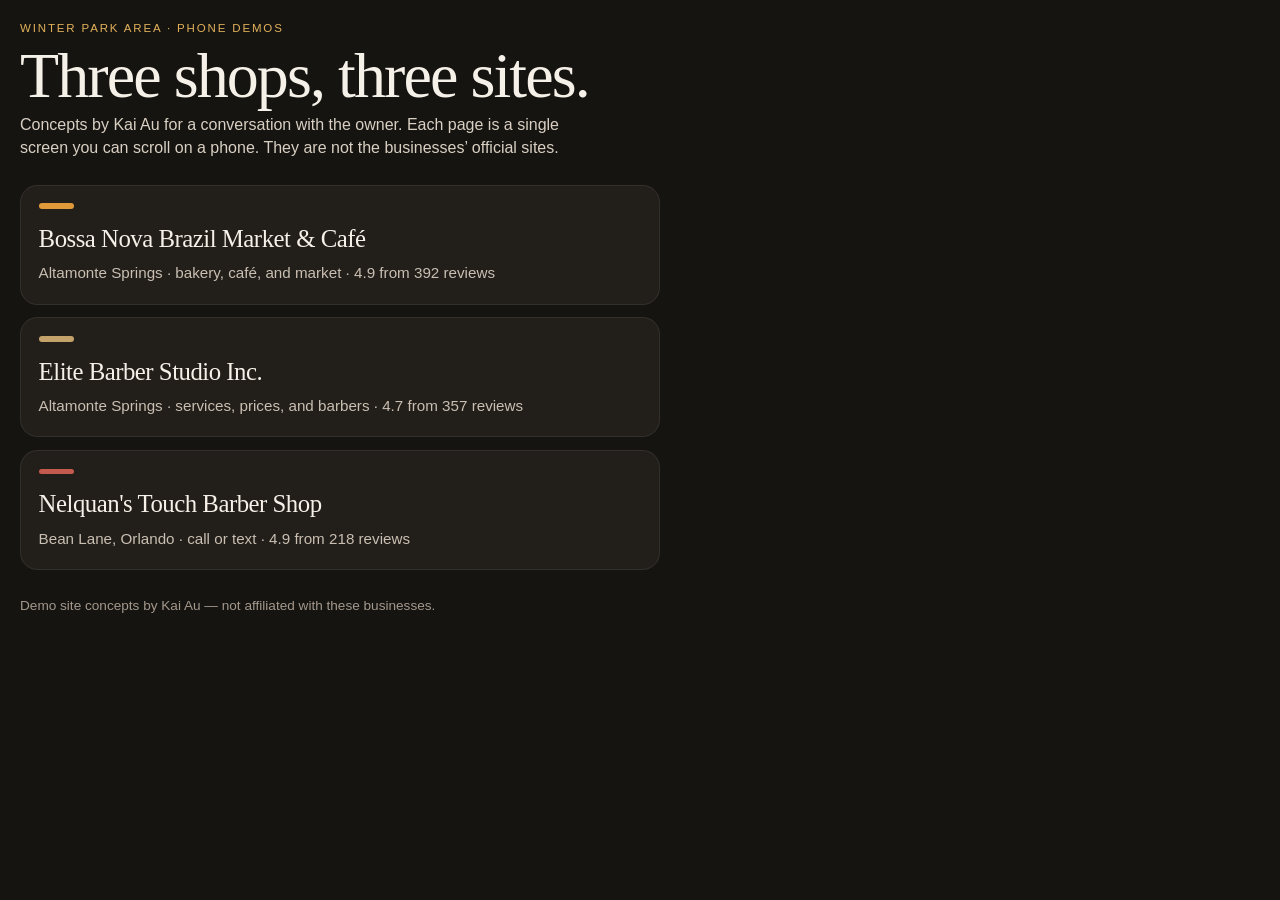
==== index.html @ 7759c30b "Add phone-ready demo sites for three local businesses. Static pages for Bossa Nova, Elite Barber Stu" ====
<!DOCTYPE html>
<html lang="en">
<head>
  <meta charset="utf-8">
  <meta name="viewport" content="width=device-width, initial-scale=1">
  <meta name="robots" content="noindex">
  <meta name="theme-color" content="#161411">
  <meta name="description" content="Phone-ready website concepts by Kai Au for three local businesses near Winter Park, Florida.">
  <title>Site concepts · Kai Au</title>
  <style>
    :root { color-scheme: dark; }
    * { box-sizing: border-box; }
    body {
      margin: 0;
      min-height: 100vh;
      background: #161411;
      color: #f6f1e8;
      font-family: "Iowan Old Style", Palatino, Georgia, "Liberation Serif", serif;
      line-height: 1.45;
      padding: 1.25rem 1.25rem calc(2rem + env(safe-area-inset-bottom));
    }
    a { color: inherit; }
    :focus-visible { outline: 3px solid #e1b15a; outline-offset: 3px; }
    header { max-width: 40rem; }
    .kicker {
      font-family: "Avenir Next", "Segoe UI", sans-serif;
      letter-spacing: 0.16em;
      text-transform: uppercase;
      font-size: 0.72rem;
      color: #e1b15a;
      margin: 0 0 0.6rem;
    }
    h1 {
      font-weight: 500;
      font-size: clamp(2.4rem, 11vw, 4rem);
      line-height: 0.95;
      letter-spacing: -0.03em;
      margin: 0;
    }
    .lede {
      font-family: "Avenir Next", "Segoe UI", sans-serif;
      color: #d9d0c3;
      max-width: 34rem;
    }
    main {
      display: grid;
      gap: 0.8rem;
      margin-top: 1.6rem;
      max-width: 40rem;
    }
    .card {
      display: block;
      text-decoration: none;
      background: #221e1a;
      border-radius: 1.1rem;
      padding: 1.1rem 1.1rem 1.15rem;
      border: 1px solid rgba(246, 241, 232, 0.08);
      min-height: 7.5rem;
    }
    .card:hover, .card:focus-visible { border-color: rgba(225, 177, 90, 0.7); }
    .swatch {
      width: 2.2rem;
      height: 0.35rem;
      border-radius: 99px;
      margin-bottom: 0.75rem;
    }
    .bossa { background: #e19a3a; }
    .elite { background: #c4a36a; }
    .nel { background: #c45a4e; }
    h2 {
      margin: 0;
      font-size: 1.55rem;
      font-weight: 500;
      letter-spacing: -0.02em;
    }
    p { margin: 0.35rem 0 0; }
    .meta {
      font-family: "Avenir Next", "Segoe UI", sans-serif;
      color: #c9bfb2;
      font-size: 0.95rem;
    }
    footer {
      max-width: 40rem;
      margin-top: 1.6rem;
      font-family: "Avenir Next", "Segoe UI", sans-serif;
      color: #a3988c;
      font-size: 0.85rem;
    }
  </style>
</head>
<body>
  <header>
    <p class="kicker">Winter Park area · phone demos</p>
    <h1>Three shops, three sites.</h1>
    <p class="lede">Concepts by Kai Au for a conversation with the owner. Each page is a single screen you can scroll on a phone. They are not the businesses’ official sites.</p>
  </header>
  <main>
    <a class="card" href="bossa-nova/">
      <div class="swatch bossa" aria-hidden="true"></div>
      <h2>Bossa Nova Brazil Market &amp; Café</h2>
      <p class="meta">Altamonte Springs · bakery, café, and market · 4.9 from 392 reviews</p>
    </a>
    <a class="card" href="elite-barber/">
      <div class="swatch elite" aria-hidden="true"></div>
      <h2>Elite Barber Studio Inc.</h2>
      <p class="meta">Altamonte Springs · services, prices, and barbers · 4.7 from 357 reviews</p>
    </a>
    <a class="card" href="nelquans-touch/">
      <div class="swatch nel" aria-hidden="true"></div>
      <h2>Nelquan's Touch Barber Shop</h2>
      <p class="meta">Bean Lane, Orlando · call or text · 4.9 from 218 reviews</p>
    </a>
  </main>
  <footer>
    <p>Demo site concepts by Kai Au — not affiliated with these businesses.</p>
  </footer>
</body>
</html>
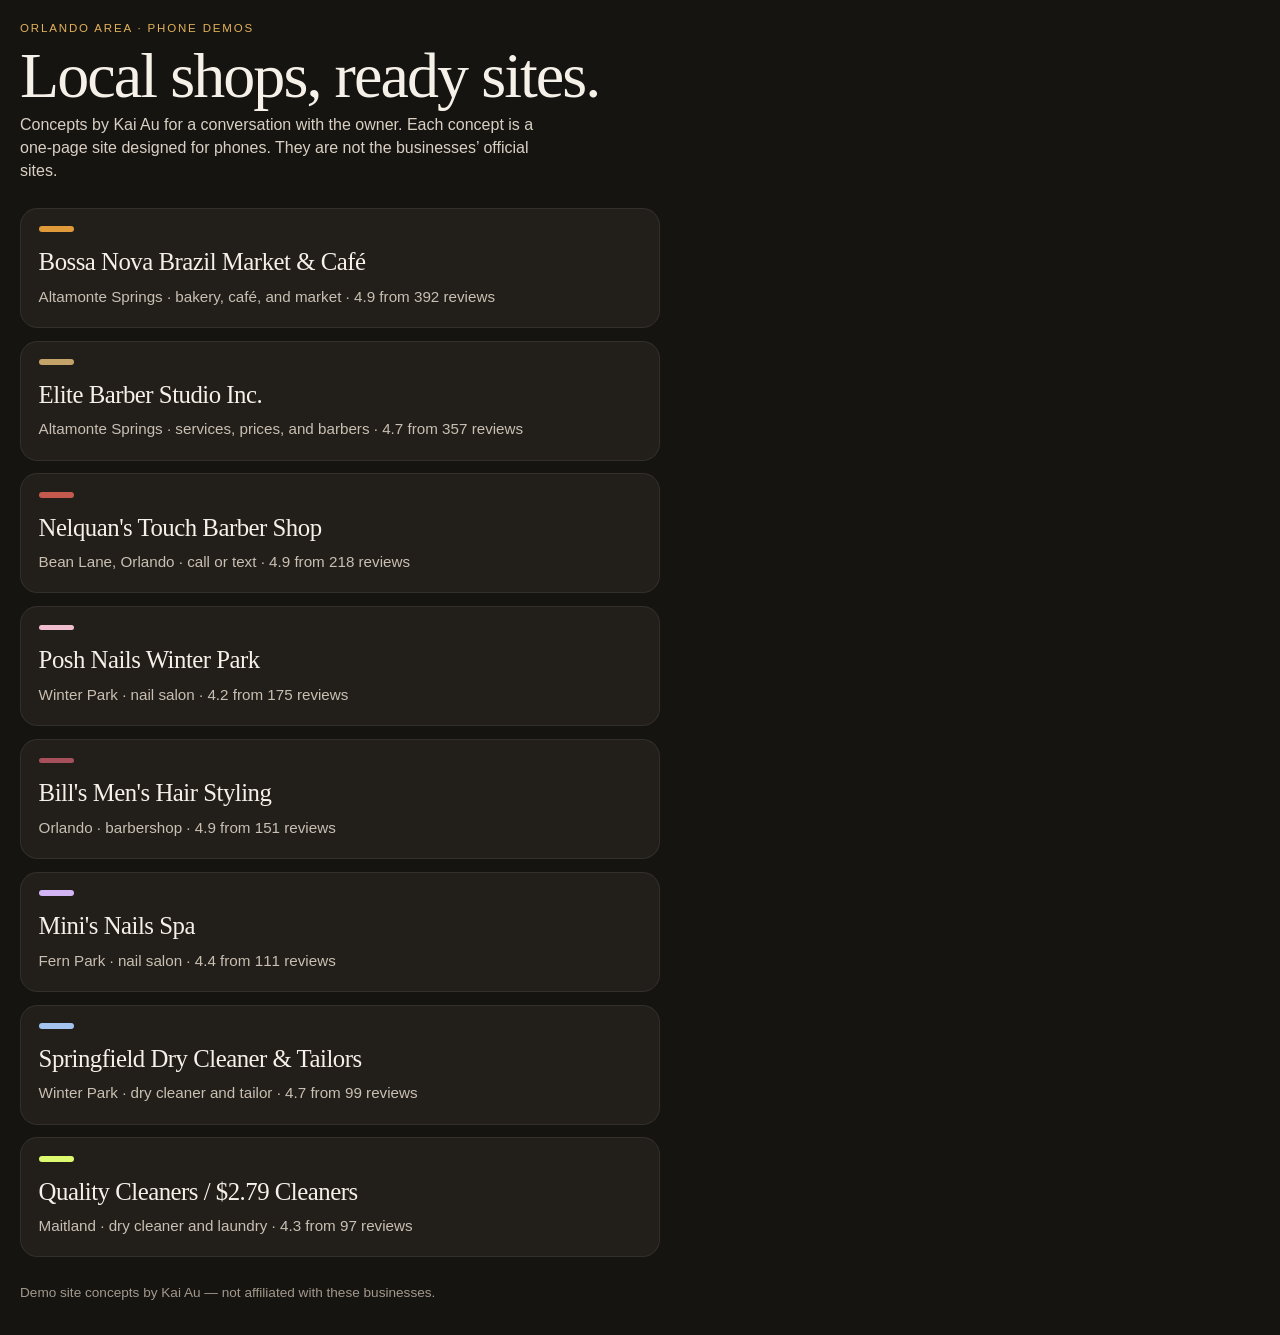
==== commit a7936b6a: "Add five cinematic demo sites for local businesses. Phone-ready one-page concepts for Posh Nails, Bi" ====
--- a/index.html
+++ b/index.html
@@ -5,7 +5,7 @@
   <meta name="viewport" content="width=device-width, initial-scale=1">
   <meta name="robots" content="noindex">
   <meta name="theme-color" content="#161411">
-  <meta name="description" content="Phone-ready website concepts by Kai Au for three local businesses near Winter Park, Florida.">
+  <meta name="description" content="Phone-ready website concepts by Kai Au for eight local businesses in the Orlando area.">
   <title>Site concepts · Kai Au</title>
   <style>
     :root { color-scheme: dark; }
@@ -67,6 +67,11 @@
     .bossa { background: #e19a3a; }
     .elite { background: #c4a36a; }
     .nel { background: #c45a4e; }
+    .posh-nails { background: #efbdcd; }
+    .bills-mens-hair { background: #a6505c; }
+    .minis-nails { background: #d3b5f5; }
+    .springfield-cleaners { background: #a4c3ef; }
+    .quality-cleaners { background: #dcf96f; }
     h2 {
       margin: 0;
       font-size: 1.55rem;
@@ -90,9 +95,9 @@
 </head>
 <body>
   <header>
-    <p class="kicker">Winter Park area · phone demos</p>
-    <h1>Three shops, three sites.</h1>
-    <p class="lede">Concepts by Kai Au for a conversation with the owner. Each page is a single screen you can scroll on a phone. They are not the businesses’ official sites.</p>
+    <p class="kicker">Orlando area · phone demos</p>
+    <h1>Local shops, ready sites.</h1>
+    <p class="lede">Concepts by Kai Au for a conversation with the owner. Each concept is a one-page site designed for phones. They are not the businesses’ official sites.</p>
   </header>
   <main>
     <a class="card" href="bossa-nova/">
@@ -110,6 +115,31 @@
       <h2>Nelquan's Touch Barber Shop</h2>
       <p class="meta">Bean Lane, Orlando · call or text · 4.9 from 218 reviews</p>
     </a>
+    <a class="card" href="posh-nails/">
+      <div class="swatch posh-nails" aria-hidden="true"></div>
+      <h2>Posh Nails Winter Park</h2>
+      <p class="meta">Winter Park · nail salon · 4.2 from 175 reviews</p>
+    </a>
+    <a class="card" href="bills-mens-hair/">
+      <div class="swatch bills-mens-hair" aria-hidden="true"></div>
+      <h2>Bill&#x27;s Men&#x27;s Hair Styling</h2>
+      <p class="meta">Orlando · barbershop · 4.9 from 151 reviews</p>
+    </a>
+    <a class="card" href="minis-nails/">
+      <div class="swatch minis-nails" aria-hidden="true"></div>
+      <h2>Mini&#x27;s Nails Spa</h2>
+      <p class="meta">Fern Park · nail salon · 4.4 from 111 reviews</p>
+    </a>
+    <a class="card" href="springfield-cleaners/">
+      <div class="swatch springfield-cleaners" aria-hidden="true"></div>
+      <h2>Springfield Dry Cleaner &amp; Tailors</h2>
+      <p class="meta">Winter Park · dry cleaner and tailor · 4.7 from 99 reviews</p>
+    </a>
+    <a class="card" href="quality-cleaners/">
+      <div class="swatch quality-cleaners" aria-hidden="true"></div>
+      <h2>Quality Cleaners / $2.79 Cleaners</h2>
+      <p class="meta">Maitland · dry cleaner and laundry · 4.3 from 97 reviews</p>
+    </a>
   </main>
   <footer>
     <p>Demo site concepts by Kai Au — not affiliated with these businesses.</p>
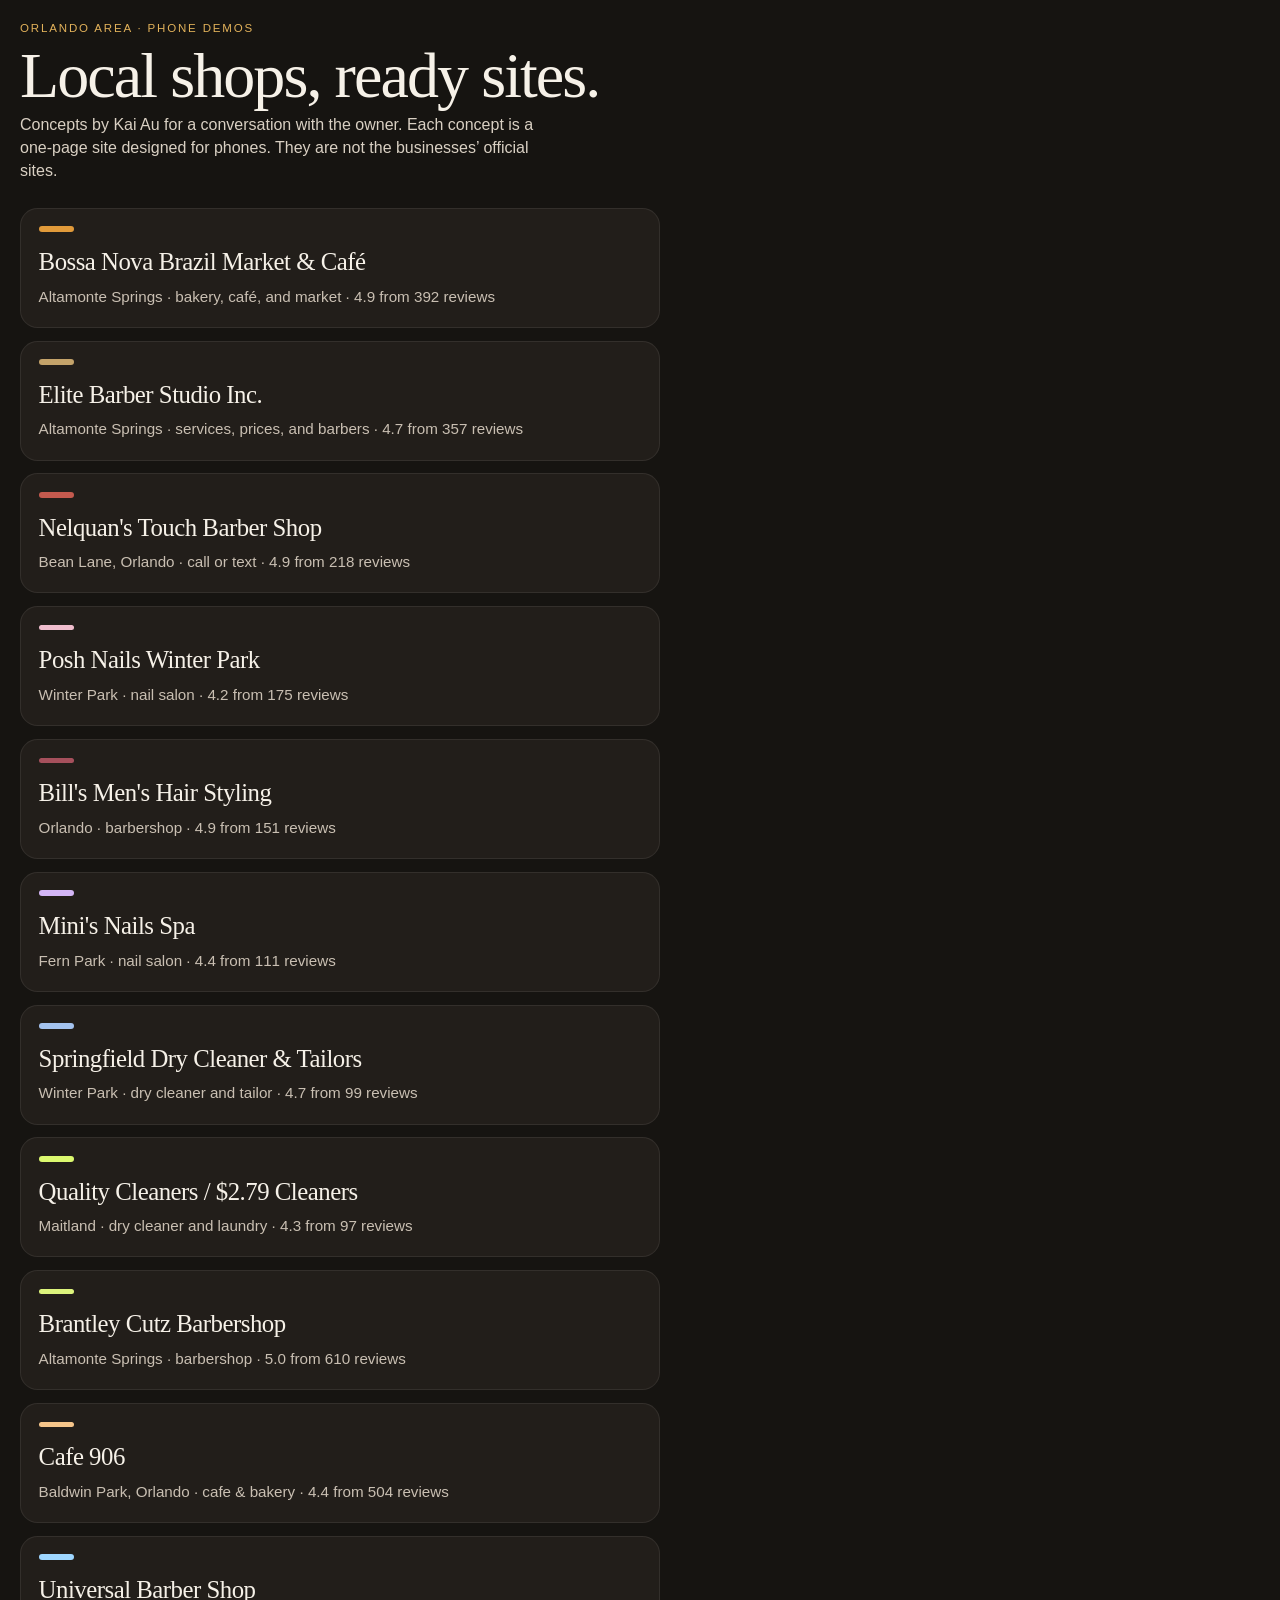
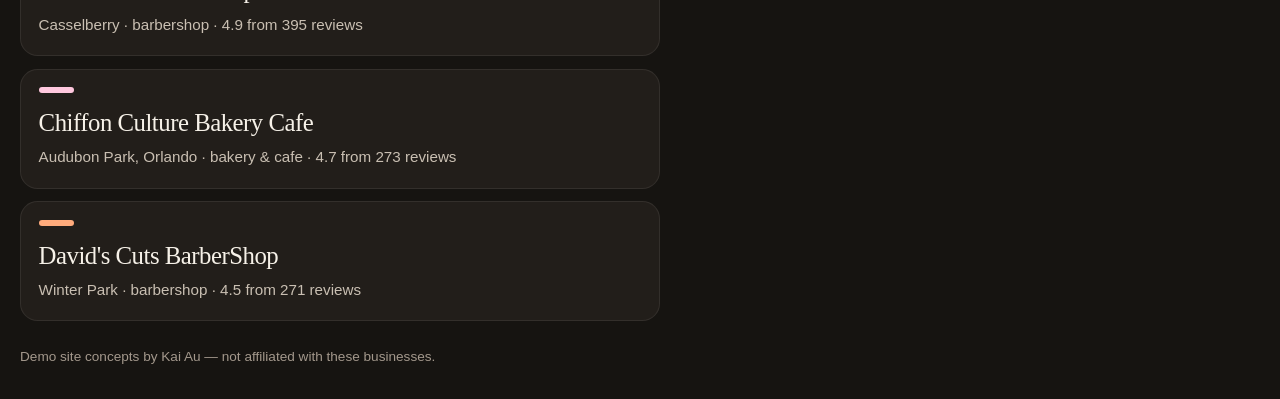
==== commit 9c1f8829: "Add five more cinematic demo sites for local businesses." ====
--- a/index.html
+++ b/index.html
@@ -5,7 +5,7 @@
   <meta name="viewport" content="width=device-width, initial-scale=1">
   <meta name="robots" content="noindex">
   <meta name="theme-color" content="#161411">
-  <meta name="description" content="Phone-ready website concepts by Kai Au for eight local businesses in the Orlando area.">
+  <meta name="description" content="Phone-ready website concepts by Kai Au for thirteen local businesses in the Orlando area.">
   <title>Site concepts · Kai Au</title>
   <style>
     :root { color-scheme: dark; }
@@ -72,6 +72,11 @@
     .minis-nails { background: #d3b5f5; }
     .springfield-cleaners { background: #a4c3ef; }
     .quality-cleaners { background: #dcf96f; }
+    .brantley-cutz { background: #dcf37c; }
+    .cafe-906 { background: #f5c58a; }
+    .universal-barber { background: #9ed6ff; }
+    .chiffon-culture { background: #ffc8de; }
+    .davids-cuts { background: #ffab7c; }
     h2 {
       margin: 0;
       font-size: 1.55rem;
@@ -140,6 +145,31 @@
       <h2>Quality Cleaners / $2.79 Cleaners</h2>
       <p class="meta">Maitland · dry cleaner and laundry · 4.3 from 97 reviews</p>
     </a>
+    <a class="card" href="brantley-cutz/">
+      <div class="swatch brantley-cutz" aria-hidden="true"></div>
+      <h2>Brantley Cutz Barbershop</h2>
+      <p class="meta">Altamonte Springs · barbershop · 5.0 from 610 reviews</p>
+    </a>
+    <a class="card" href="cafe-906/">
+      <div class="swatch cafe-906" aria-hidden="true"></div>
+      <h2>Cafe 906</h2>
+      <p class="meta">Baldwin Park, Orlando · cafe &amp; bakery · 4.4 from 504 reviews</p>
+    </a>
+    <a class="card" href="universal-barber/">
+      <div class="swatch universal-barber" aria-hidden="true"></div>
+      <h2>Universal Barber Shop</h2>
+      <p class="meta">Casselberry · barbershop · 4.9 from 395 reviews</p>
+    </a>
+    <a class="card" href="chiffon-culture/">
+      <div class="swatch chiffon-culture" aria-hidden="true"></div>
+      <h2>Chiffon Culture Bakery Cafe</h2>
+      <p class="meta">Audubon Park, Orlando · bakery &amp; cafe · 4.7 from 273 reviews</p>
+    </a>
+    <a class="card" href="davids-cuts/">
+      <div class="swatch davids-cuts" aria-hidden="true"></div>
+      <h2>David&#x27;s Cuts BarberShop</h2>
+      <p class="meta">Winter Park · barbershop · 4.5 from 271 reviews</p>
+    </a>
   </main>
   <footer>
     <p>Demo site concepts by Kai Au — not affiliated with these businesses.</p>
